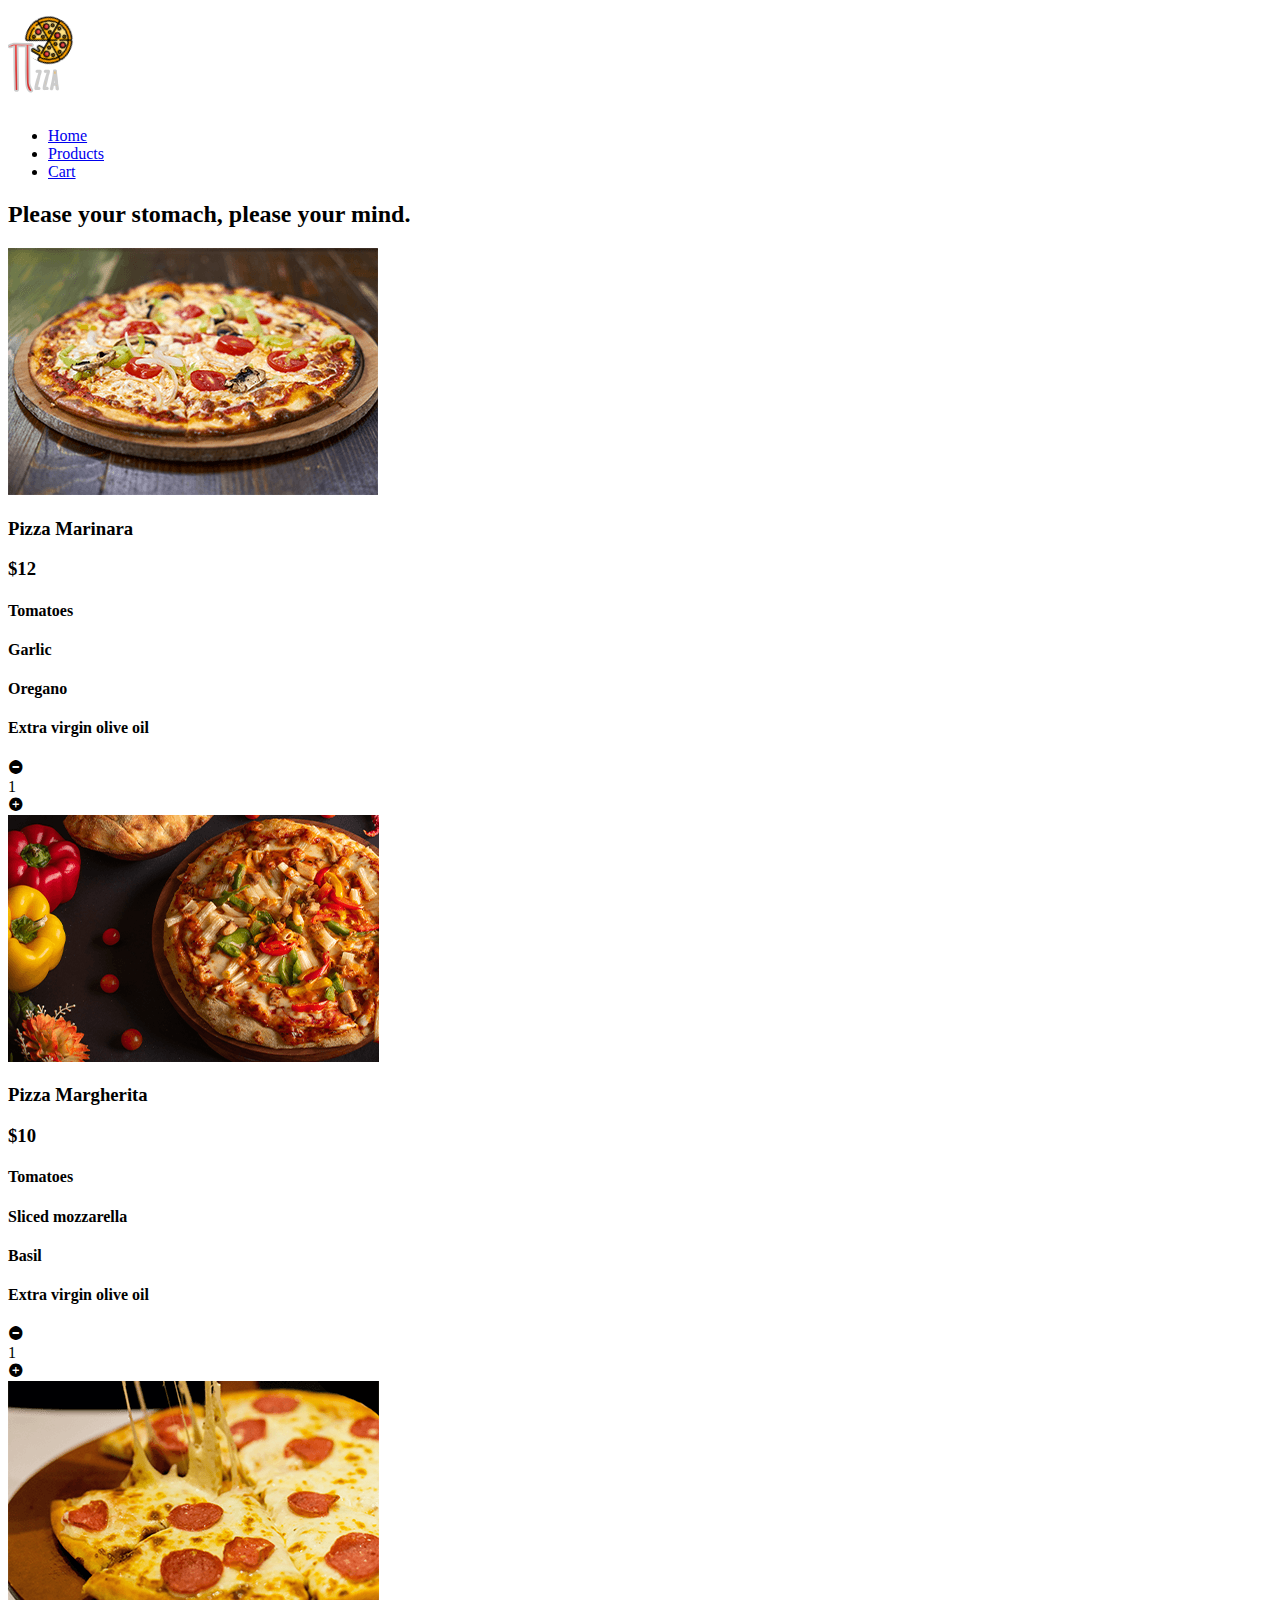
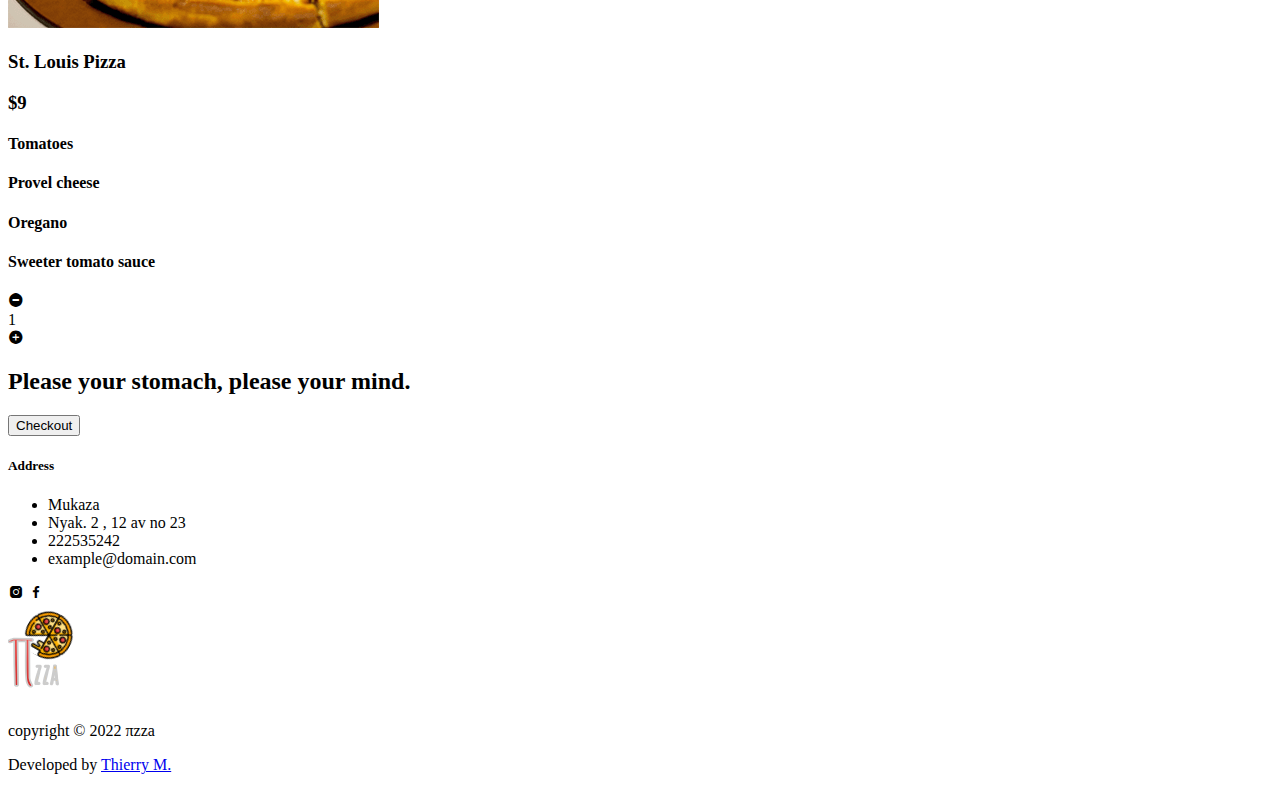
==== cart.html @ d349d6c3 "cart page structure implemented" ====
<!DOCTYPE html>
<html lang="en">
<head>
    <meta charset="UTF-8">
    <meta http-equiv="X-UA-Compatible" content="IE=edge">
    <meta name="viewport" content="width=device-width, initial-scale=1.0">
    <link href='https://unpkg.com/boxicons@2.1.2/css/boxicons.min.css' rel='stylesheet'>
    <link rel="stylesheet" href="assets/css/style.css">
    <title>πzza</title>
</head>
<body>
    <!-- main -->
    <main>
        <!-- section 1 : header -->
        <section class="section header">
            <div class="logo"><img src="assets/images/logo.svg" alt=""></div>
            <nav class="nav-bar">
                <ul class="nav-items">
                    <li class="nav-item"><a href="#" class="nav-link">Home</a></li>
                    <li class="nav-item"><a href="#" class="nav-link">Products</a></li>
                    <li class="nav-item"><a href="#" class="nav-link">Cart</a></li>
                </ul>
            </nav>
        </section>
        <!-- section 1 -->
        <section class="section products-section">
            <h2 class="attire-txt">Please your stomach, please your mind.</h2>
            <div class="products">
                <!-- product -->
                <div class="product">
                    <img src="assets/images/product7.webp" alt="" class="image">
                    <div class="info">
                        <div class="name-price">
                            <h3 class="name">Pizza Marinara</h3>
                            <h3 class="price">$12</h3>
                        </div>
                        <div class="toppings">
                            <div class="topping"><h4>Tomatoes</h4></div>
                            <div class="topping"><h4>Garlic</h4></div>
                            <div class="topping"><h4>Oregano</h4></div>
                            <div class="topping"><h4>Extra virgin olive oil</h4></div>
                        </div>
                        <div class="actions">
                            <div class="quantity">
                                <i class='bx bxs-minus-circle'></i>
                                <div class="qty">1</div>
                                <i class='bx bxs-plus-circle'></i>
                            </div>
                        </div>
                    </div>
                </div>
                <!-- product -->
                <div class="product">
                    <img src="assets/images/product8.webp" alt="" class="image">
                    <div class="info">
                        <div class="name-price">
                            <h3 class="name">Pizza Margherita</h3>
                            <h3 class="price">$10</h3>
                        </div>
                        <div class="toppings">
                            <div class="topping"><h4>Tomatoes</h4></div>
                            <div class="topping"><h4>Sliced mozzarella</h4></div>
                            <div class="topping"><h4>Basil</h4></div>
                            <div class="topping"><h4>Extra virgin olive oil</h4></div>
                        </div>
                        <div class="actions">
                            <div class="quantity">
                                <i class='bx bxs-minus-circle'></i>
                                <div class="qty">1</div>
                                <i class='bx bxs-plus-circle'></i>
                            </div>
                        </div>
                    </div>
                </div>
                <!-- product -->
                <div class="product">
                    <img src="assets/images/product9.webp" alt="" class="image">
                    <div class="info">
                        <div class="name-price">
                            <h3 class="name">St. Louis Pizza</h3>
                            <h3 class="price">$9</h3>
                        </div>
                        <div class="toppings">
                            <div class="topping"><h4>Tomatoes</h4></div>
                            <div class="topping"><h4>Provel cheese</h4></div>
                            <div class="topping"><h4>Oregano</h4></div>
                            <div class="topping"><h4>Sweeter tomato sauce</h4></div>
                        </div>
                        <div class="actions">
                            <div class="quantity">
                                <i class='bx bxs-minus-circle'></i>
                                <div class="qty">1</div>
                                <i class='bx bxs-plus-circle'></i>
                            </div>
                        </div>
                    </div>
                </div>
            </div>
            <div class="attire-n-action">
                <h2 class="attire-txt">Please your stomach, please your mind.</h2>
                <button class="btn check_out-btn">Checkout</button>
            </div>
        </section>
    </main>
    <!-- Footer -->
    <footer>
        <div class="upper-footer">
            <div class="address">
                <h5>Address</h5>
                <ul class="footer-nav-items">
                    <li class="footer-nav-item">Mukaza</li>
                    <li class="footer-nav-item">Nyak. 2 , 12 av no 23</li>
                    <li class="footer-nav-item">222535242</li>
                    <li class="footer-nav-item">example@domain.com</li>
                </ul>
                <div class="social-medias">
                    <i class='bx bxl-instagram-alt'></i>
                    <i class='bx bxl-facebook'></i>
                </div>
            </div>
    
            <div class="footer-logo"><img src="assets/images/logo.svg" alt=""></div>
        </div>
        <div class="lower-footer">
            <p class="copyright">copyright © 2022 πzza</p>
            <p class="developer">Developed by <a href="https://thierrymugisha.netlify.app/">Thierry M.</a></p>
        </div>
    </footer>
    <script src="assets/js/script.js"></script>
</body>
</html>
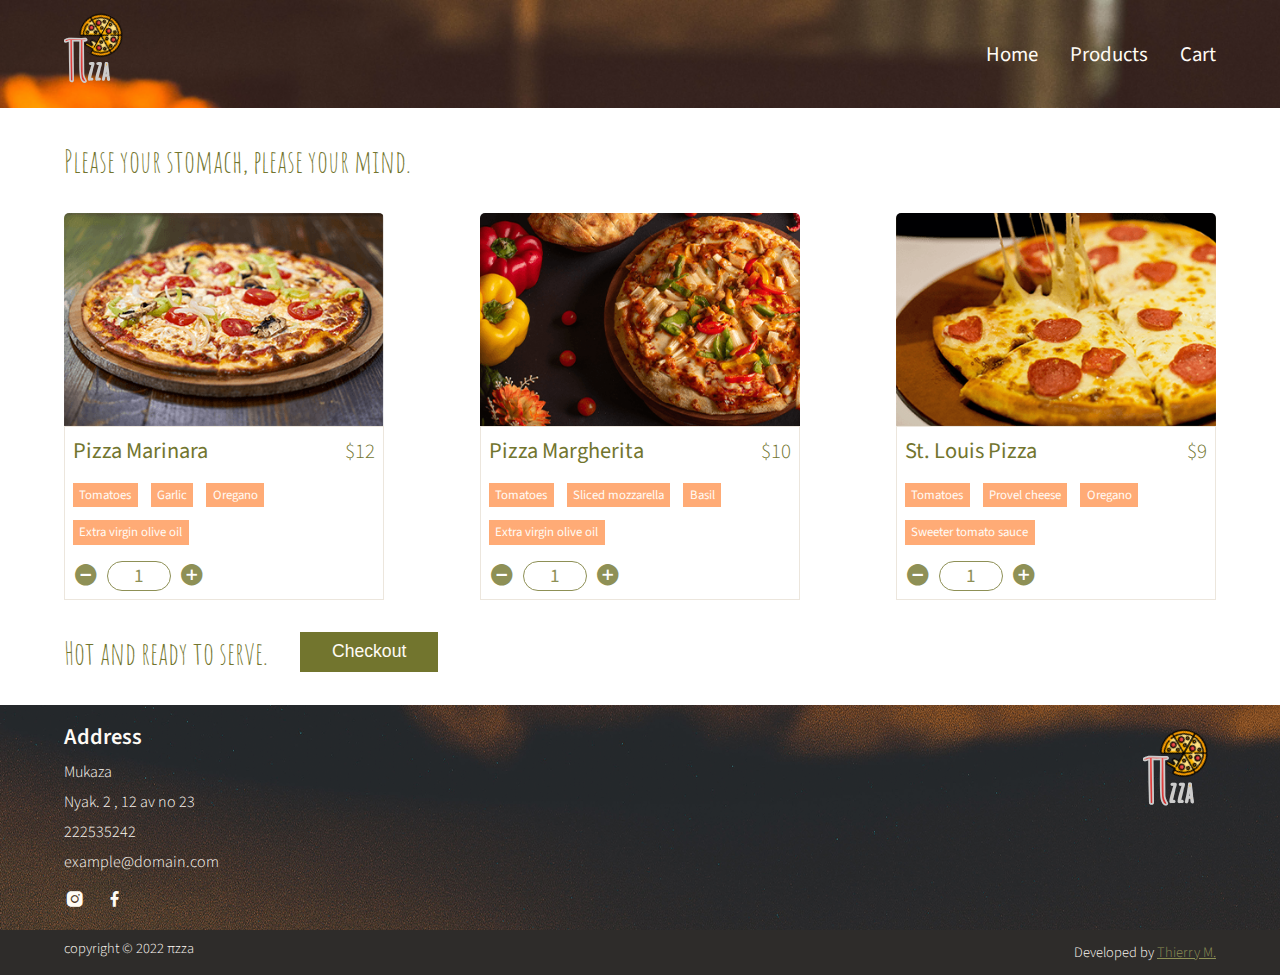
==== commit 142e253c: "cart page stylings done" ====
--- a/cart.html
+++ b/cart.html
@@ -6,26 +6,30 @@
     <meta name="viewport" content="width=device-width, initial-scale=1.0">
     <link href='https://unpkg.com/boxicons@2.1.2/css/boxicons.min.css' rel='stylesheet'>
     <link rel="stylesheet" href="assets/css/style.css">
+    <link rel="stylesheet" href="assets/css/header.css">
+    <link rel="stylesheet" href="assets/css/productsSection.css">
+    <link rel="stylesheet" href="assets/css/cart.css">
+    <link rel="stylesheet" href="assets/css/footer.css">
     <title>πzza</title>
 </head>
 <body>
     <!-- main -->
     <main>
         <!-- section 1 : header -->
-        <section class="section header">
+        <section class="section header header-no-home container">
             <div class="logo"><img src="assets/images/logo.svg" alt=""></div>
             <nav class="nav-bar">
                 <ul class="nav-items">
-                    <li class="nav-item"><a href="#" class="nav-link">Home</a></li>
-                    <li class="nav-item"><a href="#" class="nav-link">Products</a></li>
-                    <li class="nav-item"><a href="#" class="nav-link">Cart</a></li>
+                    <li class="nav-item"><a href="index.html" class="nav-link">Home</a></li>
+                    <li class="nav-item"><a href="products.html" class="nav-link">Products</a></li>
+                    <li class="nav-item"><a href="cart.html" class="nav-link">Cart</a></li>
                 </ul>
             </nav>
         </section>
         <!-- section 1 -->
-        <section class="section products-section">
+        <section class="section products-section check-products container">
             <h2 class="attire-txt">Please your stomach, please your mind.</h2>
-            <div class="products">
+            <div class="products check-products">
                 <!-- product -->
                 <div class="product">
                     <img src="assets/images/product7.webp" alt="" class="image">
@@ -43,7 +47,7 @@
                         <div class="actions">
                             <div class="quantity">
                                 <i class='bx bxs-minus-circle'></i>
-                                <div class="qty">1</div>
+                                <div class="qty-cont"><span>1</span></div>
                                 <i class='bx bxs-plus-circle'></i>
                             </div>
                         </div>
@@ -66,7 +70,7 @@
                         <div class="actions">
                             <div class="quantity">
                                 <i class='bx bxs-minus-circle'></i>
-                                <div class="qty">1</div>
+                                <div class="qty-cont"><span>1</span></div>
                                 <i class='bx bxs-plus-circle'></i>
                             </div>
                         </div>
@@ -89,7 +93,7 @@
                         <div class="actions">
                             <div class="quantity">
                                 <i class='bx bxs-minus-circle'></i>
-                                <div class="qty">1</div>
+                                <div class="qty-cont"><span>1</span></div>
                                 <i class='bx bxs-plus-circle'></i>
                             </div>
                         </div>
@@ -97,14 +101,14 @@
                 </div>
             </div>
             <div class="attire-n-action">
-                <h2 class="attire-txt">Please your stomach, please your mind.</h2>
+                <h2 class="attire-txt">Hot and ready to serve.</h2>
                 <button class="btn check_out-btn">Checkout</button>
             </div>
         </section>
     </main>
     <!-- Footer -->
     <footer>
-        <div class="upper-footer">
+        <div class="upper-footer white-clr container">
             <div class="address">
                 <h5>Address</h5>
                 <ul class="footer-nav-items">
@@ -113,7 +117,7 @@
                     <li class="footer-nav-item">222535242</li>
                     <li class="footer-nav-item">example@domain.com</li>
                 </ul>
-                <div class="social-medias">
+                <div class="footer-social-medias">
                     <i class='bx bxl-instagram-alt'></i>
                     <i class='bx bxl-facebook'></i>
                 </div>
@@ -121,9 +125,9 @@
     
             <div class="footer-logo"><img src="assets/images/logo.svg" alt=""></div>
         </div>
-        <div class="lower-footer">
-            <p class="copyright">copyright © 2022 πzza</p>
-            <p class="developer">Developed by <a href="https://thierrymugisha.netlify.app/">Thierry M.</a></p>
+        <div class="lower-footer container">
+            <p class="copyright white-clr">copyright © 2022 πzza</p>
+            <p class="developer white-clr">Developed by <a href="https://thierrymugisha.netlify.app/">Thierry M.</a></p>
         </div>
     </footer>
     <script src="assets/js/script.js"></script>
--- a/assets/css/style.css
+++ b/assets/css/style.css
@@ -0,0 +1,200 @@
+@import url('https://fonts.googleapis.com/css2?family=Source+Sans+Pro:wght@200;300;400;600;700;900&display=swap');
+@import url('https://fonts.googleapis.com/css2?family=Amatic+SC:wght@400;700&display=swap');
+
+* {
+    margin: 0;
+    padding: 0;
+    box-sizing: border-box;
+}
+
+/* -- variables -- */
+:root {
+    --white-clr: #fffbf5;
+    --green-clr: #72752e;
+    --green-clr-alt: #8e9056;
+    --orange-clr: #ffa000;
+    --orange-clr-alt: #ffab76;
+    --red-clr: #df3e3d;
+    --choco-clr: #35221e;
+    --card-bd-clr: #ece6dd;
+}
+
+/* -- global -- */
+html {
+    scroll-behavior: smooth;
+}
+ul, li {
+    list-style: none;
+}
+.section-title {
+    color: var(--green-clr);
+    font-weight: 600;
+    font-size: 1.4rem;
+    margin-bottom: 1.5rem;
+}
+.container {
+    padding: 0 .3rem;
+}
+.choco-bg {
+    background-color: var(--choco-clr);
+}
+.white-clr {
+    color: var(--white-clr);
+}
+.btn {
+    cursor: pointer;
+    border: none;
+    height: 2.5rem;
+    font-size: 1.1rem;
+    color: var(--white-clr);
+}
+.white-bd {
+    border: thin solid var(--white-clr);
+}
+.attire-txt {
+    color: var(--green-clr);
+    font-family: 'Amatic SC', cursive;
+    font-weight: 400;
+    font-size: 1.8rem;
+}
+@media screen and (min-width: 768px) {
+    .attire-txt {
+        font-size: 2rem;
+    }
+}
+/* -- body -- */
+body {
+    font-family: 'Source Sans Pro', sans-serif;
+}
+/* ---- hero section ----- */
+.hero-section {
+    position: relative;
+    background-image: url(../images/hero_img.webp);
+    background-color: var(--choco-clr);
+    height: 100vh;
+    background-position: center;
+    background-repeat: no-repeat;
+    background-size: cover;
+}
+.hero-stuffs {
+    display: flex;
+    flex-direction: column;
+    align-items: flex-start;
+    margin-top: 2.8rem;
+}
+.hero-slogan {
+    font-weight: 600;
+    font-size: 2.5rem;
+    margin-bottom: 1rem;
+    padding: .3rem .5rem;
+    display: inline;
+}
+/* -- */
+.hero-sub-slogan-container {
+    display: flex;
+    flex-direction: column;
+    align-items: flex-start;
+}
+.hero-sub-slogan {
+    font-weight: 400;
+    font-size: 1.5rem;
+    padding: .3rem .5rem;
+    margin-bottom: .5rem;
+    display: inline;
+}
+/* -- */
+.call-to-action-container {
+    display: flex;
+    align-items: center;
+    margin-top: 2rem;
+}
+.call-to-action-container h3 {
+    font-weight: 400;
+    font-size: 1.1rem;
+}
+.pizza-arrow {
+    width: 2rem;
+    margin-left: 1.8rem;
+    margin-right: .5rem;
+}
+.call-to-action-btn {
+    background-color: var(--green-clr);
+    width: 8rem;
+    position: relative;
+    transition: 200ms background;
+    z-index: 1;
+}
+.call-to-action-btn::before {
+    content: "";
+    background-color: var(--green-clr-alt);
+    position: absolute;
+    z-index: -1;
+    inset: 0;
+    transform: scaleX(0);
+    transform-origin: right;
+    transition: 200ms transform;
+}
+.call-to-action-btn:hover::before {
+    transform: scaleX(1);
+    transform-origin: left;
+}
+/* -- */
+.social-medias {
+    position: absolute;
+    bottom: 1rem;
+}
+.social-medias .bx {
+    cursor: pointer;
+    color: var(--white-clr);
+    font-size: 1.6rem;
+    margin-right: 1rem;
+    transition: 100ms transform;
+}
+.social-medias .bx:hover {
+    transform: scale(1.1);
+}
+
+/* -- responsiveness breakpoints -- */
+
+/* mobile */
+@media (min-width: 320px) and (max-width: 480px) {
+    .container {
+        padding: 0 .5rem;
+    }
+    .hero-slogan {
+        font-size: 2.3rem;
+    }
+    .hero-sub-slogan {
+        font-size: 1.3rem;
+    }
+}
+/* tablet */
+@media (min-width: 480px) and (max-width: 768px) {
+    .container {
+        padding: 0 1rem;
+    }
+}
+/* notebooks */
+@media (min-width: 768px) and (max-width: 1024px) {
+    .container {
+        padding: 0 2rem;
+    }
+}
+/* large screens */
+@media (min-width: 1024px) and (max-width: 1200px) {
+    .container {
+        padding: 0 3rem;
+    }
+}
+/* extra large screens */
+@media (min-width: 1200px) and (max-width: 1920px) {
+    .container {
+        padding: 0 4rem;
+    }
+}
+/* greater */
+@media screen and (min-width: 1920px) {
+    .container {
+        padding: 0 5rem;
+    }
+}
--- a/assets/css/header.css
+++ b/assets/css/header.css
@@ -0,0 +1,50 @@
+.header {
+    display: flex;
+    justify-content: space-between;
+    align-items: center;
+}
+.header-no-home {
+    background-image: url(../images/header_bg.webp);
+    background-color: var(--choco-clr);
+    background-position: top;
+    height: 12vh;
+    background-repeat: no-repeat;
+    background-size: cover;
+}
+.logo img {
+    width: 90%;
+}
+.nav-items {
+    display: flex;
+}
+.nav-item {
+    position: relative;
+    margin-right: 2rem;
+}
+.nav-item:last-child {
+    margin-right: 0;
+}
+.nav-link {
+    color: var(--white-clr);
+    position: relative;
+    text-decoration: none;
+    font-size: 1.3rem;
+    font-weight: 400;
+    padding-bottom: .2rem;
+}
+.nav-link::before {
+    content: "";
+    height: .15rem;
+    width: 100%;
+    background-color: var(--white-clr);
+    position: absolute;
+    bottom: 0;
+    transform: scaleX(0);
+    transition: 200ms transform;
+    transform-origin: right;
+}
+.nav-link:hover::before {
+    transform: scaleX(1);
+    transform-origin: left;
+}
+/* ----- a/assets/css/productsSection.css
+++ b/assets/css/productsSection.css
@@ -0,0 +1,227 @@
+
+.products-section {
+    margin: 2rem 0;
+}
+
+.products {
+    display: grid;
+    gap: .2rem;
+    grid-template-columns: repeat(auto-fit, minmax(100%, 1fr));
+}
+.products-page {
+    row-gap: 1.5rem;
+}
+@media screen and (min-width: 1062px) {
+    .products {
+        gap: 0;
+        justify-content: space-between;
+    }
+    .products-page {
+        row-gap: 1.5rem;
+    }
+}
+.product {
+    display: flex;
+    flex-direction: column;
+}
+
+.product .image {
+    width: 100%;
+    border-radius: 5px 5px 0px 0px;
+}
+
+/* -- */
+.info {
+    width: 100%;
+    border: thin solid var(--card-bd-clr);
+    padding: .5rem;
+}
+.info .name-price {
+    color: var(--green-clr);
+    display: flex;
+    align-items: center;
+    justify-content: space-between;
+    margin-bottom: 1rem;
+}
+.info .name-price .name {
+    font-weight: 400;
+    font-size: 1.4rem;
+}
+.info .name-price .price {
+    font-weight: 300;
+    font-size: 1.3rem;
+}
+
+/* -- */
+.toppings {
+    display: flex;
+    flex-wrap: wrap;
+    gap: .8rem;
+    margin-bottom: 1rem;
+    width: 100%;
+}
+.topping {
+    color: var(--white-clr);
+    background-color: var(--orange-clr-alt);
+    padding: .2rem .4rem;
+}
+.topping h4 {
+    font-weight: 400;
+    font-size: .8rem;
+}
+/* -- */
+.actions {
+    display: flex;
+    flex-direction: column;
+}
+.quantity {
+    display: flex;
+    align-items: center;
+}
+.quantity .bx {
+    cursor: pointer;
+    font-size: 1.6rem;
+    color: var(--green-clr-alt);
+}
+.qty-cont {
+    border: thin solid var(--green-clr-alt);
+    border-radius: 58.3333px;
+    width: 4rem;
+    text-align: center;
+    margin: 0 .5rem;
+}
+.qty-cont span {
+    color: var(--green-clr-alt);
+    font-size: 1.2rem;
+}
+
+.add-to-cart-btn {
+    background-color: var(--green-clr-alt);
+    height: 2.2rem;
+    width: 100%;
+    margin-top: 1rem;
+    font-weight: 200;
+    font-size: 1rem;
+    position: relative;
+    transition: 200ms background;
+    z-index: 1;
+}
+.add-to-cart-btn::before {
+    content: "";
+    background-color: var(--green-clr);
+    position: absolute;
+    z-index: -1;
+    inset: 0;
+    transform: scaleX(0);
+    transform-origin: right;
+    transition: 200ms transform;
+}
+.add-to-cart-btn:hover::before {
+    transform: scaleX(1);
+    transform-origin: left;
+}
+
+/* -- banner -- */
+.home-banner {
+    display: none;
+    position: relative;
+    margin: 2rem 0;
+}
+.home-banner-img {
+    width: 100%;
+}
+.sec-call-to-action_container {
+    position: absolute;
+    margin-left: 9rem;
+    margin-top: 4rem;
+}
+.sec-call-to-action-text {
+    color: var(--white-clr);
+    font-weight: 700;
+    font-size: 2rem;
+    max-width: 40rem;
+    line-height: 3rem;
+    letter-spacing: .5px;
+    margin-bottom: 3rem;
+}
+.sec-call-to-action-btn {
+    background-color: var(--green-clr);
+    padding: 0 1rem;
+    height: 3rem;
+    position: relative;
+    z-index: 1;
+}
+.sec-call-to-action-btn::before {
+    content: "";
+    background-color: var(--green-clr-alt);
+    position: absolute;
+    z-index: -1;
+    inset: 0;
+    transform: scaleX(0);
+    transform-origin: right;
+    transition: 200ms transform;
+}
+.sec-call-to-action-btn:hover::before {
+    transform: scaleX(1);
+    transform-origin: left;
+}
+@media screen and (max-width: 1080px) {
+    .sec-call-to-action_container {
+        margin-left: 8rem;
+        margin-top: 2rem;
+    }
+    .sec-call-to-action-text {
+        margin-bottom: 2rem;
+    }
+}
+@media screen and (max-width: 890px) {
+    .sec-call-to-action_container {
+        margin-left: 4rem;
+        margin-top: .5rem;
+    }
+    .sec-call-to-action-text {
+        margin-bottom: 1rem;
+    }
+}
+/* -- responsiveness breakpoints -- */
+
+/* tablet */
+@media (min-width: 600px) and (max-width: 768px) {
+    .products {
+        grid-template-columns: repeat(auto-fit, minmax(auto, 18rem));
+    }
+    .product .image {
+        width: 18rem;
+    }
+    .info {
+        width: 18rem;
+    }
+}
+/* notebooks */
+@media screen and (min-width: 768px) {
+    .products {
+        grid-template-columns: repeat(auto-fit, minmax(auto, 20rem));
+    }
+    .product .image {
+        width: 20rem;
+    }
+    .info {
+        width: 20rem;
+    }
+    .toppings {
+        width: 15rem;
+    }
+    .actions {
+        flex-direction: row;
+        justify-content: space-between;
+    }
+    .add-to-cart-btn {
+        width: 6rem;
+        margin-top: 0;
+    }
+
+    /* ------ */
+    .home-banner {
+        display: block;
+    }
+}--- a/assets/css/cart.css
+++ b/assets/css/cart.css
@@ -0,0 +1,42 @@
+
+.check-products {
+    margin-top: 2rem;
+}
+
+.attire-n-action {
+    display: flex;
+    flex-direction: column;
+    margin-top: 2rem;
+}
+
+.check_out-btn {
+    background-color: var(--green-clr);
+    padding: 0 2rem;
+    margin-top: 1rem;
+    position: relative;
+    z-index: 1;
+}
+@media screen and (min-width: 555px) {
+    .attire-n-action {
+        display: flex;
+        flex-direction: row;
+    }
+    .check_out-btn {
+        margin-top: 0;
+        margin-left: 2rem;
+    }
+}
+.check_out-btn::before {
+    content: "";
+    background-color: var(--green-clr-alt);
+    position: absolute;
+    z-index: -1;
+    inset: 0;
+    transform: scaleX(0);
+    transform-origin: right;
+    transition: 200ms transform;
+}
+.check_out-btn:hover::before {
+    transform: scaleX(1);
+    transform-origin: left;
+}--- a/assets/css/footer.css
+++ b/assets/css/footer.css
@@ -0,0 +1,58 @@
+.upper-footer {
+    background-image: url(../images/footer-img.webp);
+    background-color: var(--choco-clr);
+    background-position: top;
+    background-repeat: no-repeat;
+    background-size: cover;
+}
+
+.upper-footer {
+    display: flex;
+    align-items: flex-start;
+    justify-content: space-between;
+    padding-top: 1rem;
+}
+.address h5 {
+    font-weight: 600;
+    font-size: 1.4rem;
+    margin-bottom: .5rem;
+}
+.footer-nav-items li {
+    font-weight: 300;
+    font-size: 1rem;
+    margin-bottom: .5rem;
+}
+.footer-social-medias {
+    margin: 1rem 0;
+}
+.footer-social-medias .bx {
+    cursor: pointer;
+    color: var(--white-clr);
+    font-size: 1.3rem;
+    margin-right: 1rem;
+    transition: 100ms transform;
+}
+.footer-social-medias .bx:hover {
+    transform: scale(1.1);
+}
+
+/* -- */
+.lower-footer {
+    background-color: #2E2C2A;
+    font-weight: 300;
+    font-size: .9rem;
+    display: flex;
+    align-items: center;
+    justify-content: space-between;
+    padding-top: .5rem;
+    padding-bottom: .5rem;
+}
+.copyright {
+    margin-bottom: .5rem;
+}
+.developer a {
+    color: var(--green-clr-alt);
+}
+.developer a:hover {
+    color: var(--card-bd-clr);
+}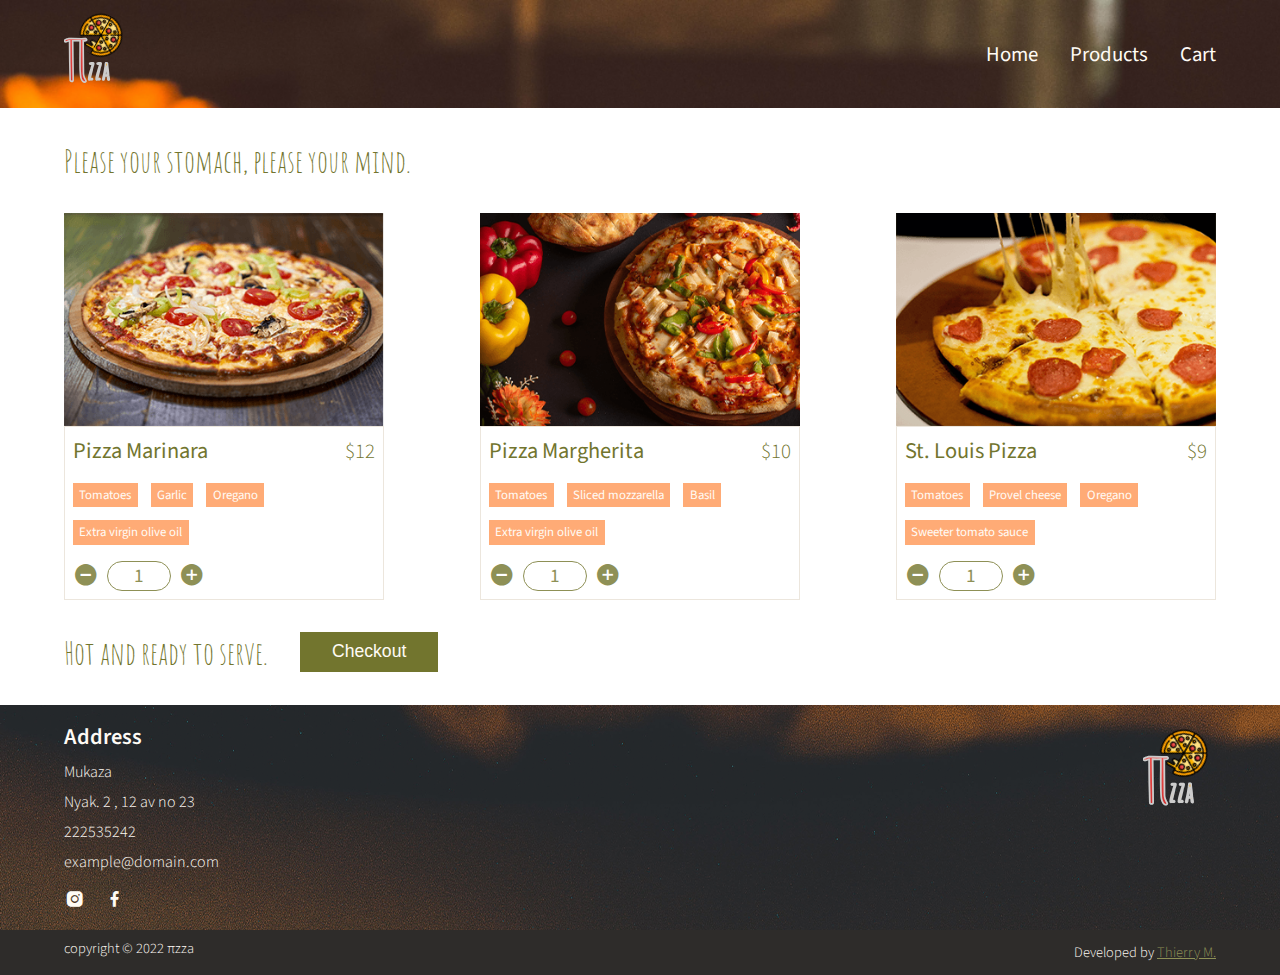
==== commit 17b9dc74: "customized images loading style to increase load optimization" ====
--- a/cart.html
+++ b/cart.html
@@ -17,7 +17,7 @@
     <main>
         <!-- section 1 : header -->
         <section class="section header header-no-home container">
-            <div class="logo"><img src="assets/images/logo.svg" alt=""></div>
+            <div class="logo"><img src="assets/images/logo.svg" alt="" class="image"></div>
             <nav class="nav-bar">
                 <ul class="nav-items">
                     <li class="nav-item"><a href="index.html" class="nav-link">Home</a></li>
@@ -32,7 +32,7 @@
             <div class="products check-products">
                 <!-- product -->
                 <div class="product">
-                    <img src="assets/images/product7.webp" alt="" class="image">
+                    <img data-src="assets/images/product7.webp" alt="" class="lazy">
                     <div class="info">
                         <div class="name-price">
                             <h3 class="name">Pizza Marinara</h3>
@@ -55,7 +55,7 @@
                 </div>
                 <!-- product -->
                 <div class="product">
-                    <img src="assets/images/product8.webp" alt="" class="image">
+                    <img data-src="assets/images/product8.webp" alt="" class="lazy">
                     <div class="info">
                         <div class="name-price">
                             <h3 class="name">Pizza Margherita</h3>
@@ -78,7 +78,7 @@
                 </div>
                 <!-- product -->
                 <div class="product">
-                    <img src="assets/images/product9.webp" alt="" class="image">
+                    <img data-src="assets/images/product9.webp" alt="" class="lazy">
                     <div class="info">
                         <div class="name-price">
                             <h3 class="name">St. Louis Pizza</h3>
@@ -123,7 +123,7 @@
                 </div>
             </div>
     
-            <div class="footer-logo"><img src="assets/images/logo.svg" alt=""></div>
+            <div class="footer-logo"><img src="assets/images/logo.svg" alt="" class="image"></div>
         </div>
         <div class="lower-footer container">
             <p class="copyright white-clr">copyright © 2022 πzza</p>
--- a/assets/css/productsSection.css
+++ b/assets/css/productsSection.css
@@ -28,6 +28,10 @@
 .product .image {
     width: 100%;
     border-radius: 5px 5px 0px 0px;
+}
+.lazy {
+    background-color: #ffab76;
+    width: 100%;
 }
 
 /* -- */
@@ -193,6 +197,9 @@
     .product .image {
         width: 18rem;
     }
+    .lazy {
+        width: 18rem;
+    }
     .info {
         width: 18rem;
     }
@@ -205,6 +212,9 @@
     .product .image {
         width: 20rem;
     }
+    .lazy {
+        width: 20rem;
+    }
     .info {
         width: 20rem;
     }
